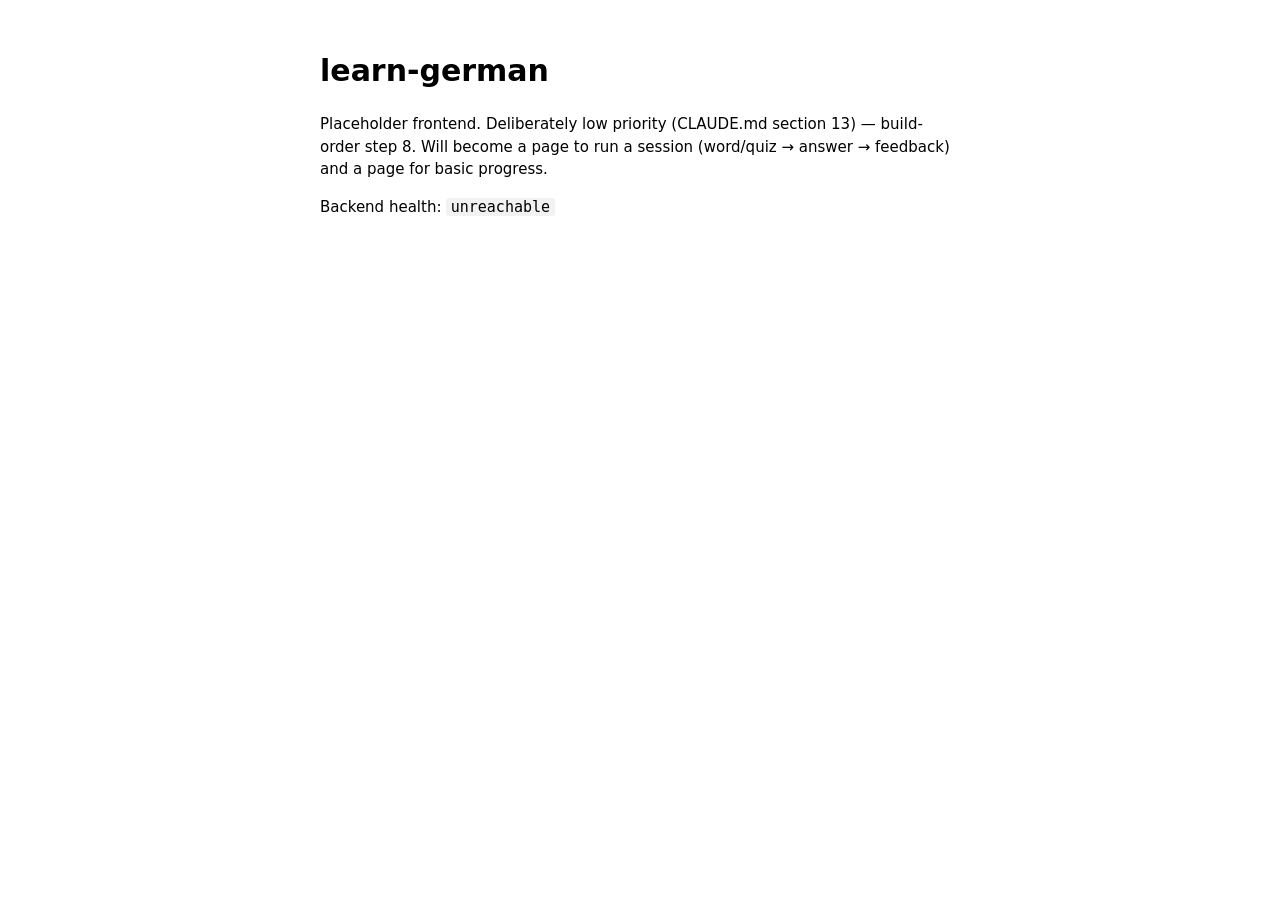
==== frontend/index.html @ dcad944b "chore: scaffold repo structure, tooling, CI, docker-compose Day-1 instructions (CLAUDE.md section 18" ====
<!doctype html>
<html lang="en">
<head>
  <meta charset="utf-8" />
  <meta name="viewport" content="width=device-width, initial-scale=1" />
  <title>learn-german</title>
  <style>
    body { font: 15px/1.5 system-ui, sans-serif; max-width: 40rem; margin: 3rem auto; padding: 0 1rem; }
    code { background: #f2f2f2; padding: 0 .3em; border-radius: 3px; }
  </style>
</head>
<body>
  <h1>learn-german</h1>
  <p>
    Placeholder frontend. Deliberately low priority (CLAUDE.md section 13) &mdash;
    build-order step 8. Will become a page to run a session
    (word/quiz &rarr; answer &rarr; feedback) and a page for basic progress.
  </p>
  <p>Backend health: <code id="health">checking&hellip;</code></p>
  <script>
    fetch("http://localhost:8000/health")
      .then((r) => r.json())
      .then((d) => { document.getElementById("health").textContent = d.status; })
      .catch(() => { document.getElementById("health").textContent = "unreachable"; });
  </script>
</body>
</html>
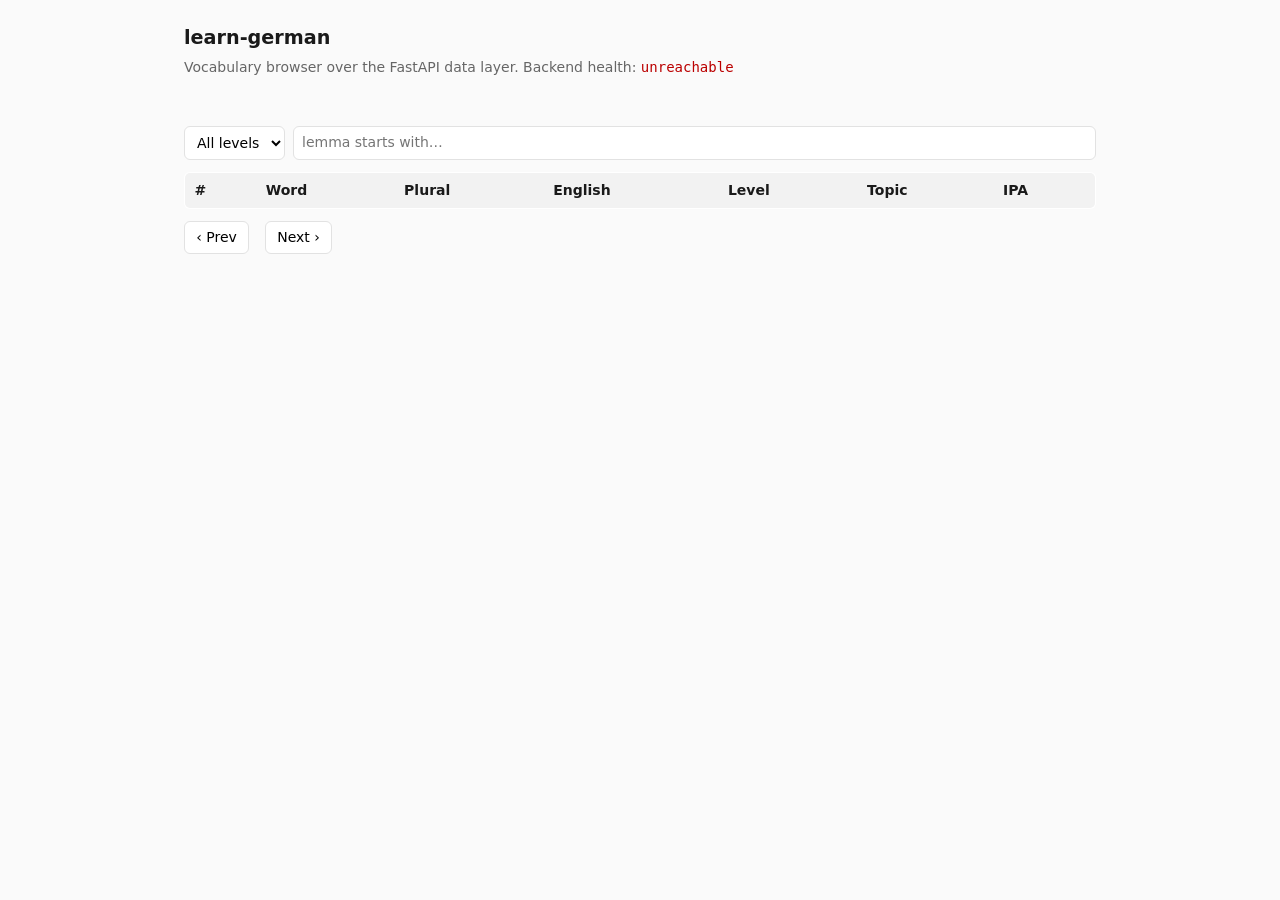
==== commit 8cf66642: "feat(frontend): vocab browser page + dev CORS on the API Toward build-order step 8/19 (minimal front" ====
--- a/frontend/index.html
+++ b/frontend/index.html
@@ -3,25 +3,141 @@
 <head>
   <meta charset="utf-8" />
   <meta name="viewport" content="width=device-width, initial-scale=1" />
-  <title>learn-german</title>
+  <title>learn-german — vocabulary</title>
   <style>
-    body { font: 15px/1.5 system-ui, sans-serif; max-width: 40rem; margin: 3rem auto; padding: 0 1rem; }
-    code { background: #f2f2f2; padding: 0 .3em; border-radius: 3px; }
+    :root { --fg: #1a1a1a; --dim: #666; --line: #e2e2e2; --accent: #2d6cdf; --bg: #fafafa; }
+    * { box-sizing: border-box; }
+    body { font: 14px/1.5 system-ui, sans-serif; color: var(--fg); background: var(--bg);
+           margin: 0; padding: 1.5rem; max-width: 60rem; margin: 0 auto; }
+    h1 { font-size: 1.2rem; margin: 0 0 .25rem; }
+    .sub { color: var(--dim); margin: 0 0 1rem; }
+    .stats { display: flex; gap: .5rem; flex-wrap: wrap; margin-bottom: 1rem; }
+    .stat { background: #fff; border: 1px solid var(--line); border-radius: 6px;
+            padding: .4rem .7rem; }
+    .stat b { font-size: 1.1rem; }
+    .chips { display: flex; gap: .35rem; flex-wrap: wrap; margin-bottom: 1rem; }
+    .chip { background: #fff; border: 1px solid var(--line); border-radius: 999px;
+            padding: .15rem .6rem; cursor: pointer; font-size: 12px; }
+    .chip.on { background: var(--accent); color: #fff; border-color: var(--accent); }
+    .filters { display: flex; gap: .5rem; flex-wrap: wrap; margin-bottom: .75rem; }
+    select, input { font: inherit; padding: .35rem .5rem; border: 1px solid var(--line);
+                    border-radius: 6px; background: #fff; }
+    input[type=search] { flex: 1; min-width: 10rem; }
+    table { width: 100%; border-collapse: collapse; background: #fff;
+            border: 1px solid var(--line); border-radius: 6px; overflow: hidden; }
+    th, td { text-align: left; padding: .45rem .6rem; border-bottom: 1px solid var(--line); }
+    th { background: #f2f2f2; font-weight: 600; }
+    tr:last-child td { border-bottom: 0; }
+    .rank { color: var(--dim); font-variant-numeric: tabular-nums; }
+    .art { color: var(--accent); }
+    .lvl { font-size: 11px; background: #eef; border-radius: 4px; padding: 0 .3rem; }
+    .pager { display: flex; gap: .5rem; align-items: center; margin-top: .75rem; }
+    button { font: inherit; padding: .3rem .7rem; border: 1px solid var(--line);
+             border-radius: 6px; background: #fff; cursor: pointer; }
+    button:disabled { opacity: .4; cursor: default; }
+    .err { color: #b00; }
   </style>
 </head>
 <body>
   <h1>learn-german</h1>
-  <p>
-    Placeholder frontend. Deliberately low priority (CLAUDE.md section 13) &mdash;
-    build-order step 8. Will become a page to run a session
-    (word/quiz &rarr; answer &rarr; feedback) and a page for basic progress.
+  <p class="sub">
+    Vocabulary browser over the FastAPI data layer. Backend health:
+    <code id="health">checking…</code>
   </p>
-  <p>Backend health: <code id="health">checking&hellip;</code></p>
+
+  <div class="stats" id="stats"></div>
+  <div class="chips" id="topics"></div>
+
+  <div class="filters">
+    <select id="cefr">
+      <option value="">All levels</option>
+      <option>A1</option><option>A2</option><option>B1</option><option>B2</option>
+    </select>
+    <input type="search" id="q" placeholder="lemma starts with…" />
+  </div>
+
+  <table>
+    <thead>
+      <tr><th>#</th><th>Word</th><th>Plural</th><th>English</th><th>Level</th><th>Topic</th><th>IPA</th></tr>
+    </thead>
+    <tbody id="rows"></tbody>
+  </table>
+
+  <div class="pager">
+    <button id="prev">‹ Prev</button>
+    <span id="range"></span>
+    <button id="next">Next ›</button>
+  </div>
+
   <script>
-    fetch("http://localhost:8000/health")
-      .then((r) => r.json())
-      .then((d) => { document.getElementById("health").textContent = d.status; })
-      .catch(() => { document.getElementById("health").textContent = "unreachable"; });
+    const API = new URLSearchParams(location.search).get("api") || "http://localhost:8000";
+    const LIMIT = 25;
+    let offset = 0, topic = "", total = 0;
+
+    const $ = (id) => document.getElementById(id);
+    const esc = (s) => (s ?? "").replace(/[&<>]/g, (c) => ({ "&": "&amp;", "<": "&lt;", ">": "&gt;" }[c]));
+
+    async function j(path) {
+      const r = await fetch(API + path);
+      if (!r.ok) throw new Error(path + " → " + r.status);
+      return r.json();
+    }
+
+    async function boot() {
+      try {
+        $("health").textContent = (await j("/health")).status;
+      } catch { $("health").textContent = "unreachable"; $("health").className = "err"; return; }
+
+      const t = await j("/topics");
+      $("topics").innerHTML =
+        `<span class="chip${topic ? "" : " on"}" data-t="">all topics</span>` +
+        t.map((x) => `<span class="chip" data-t="${esc(x.topic)}">${esc(x.topic)} · ${x.count}</span>`).join("");
+      $("topics").onclick = (e) => {
+        const c = e.target.closest(".chip"); if (!c) return;
+        topic = c.dataset.t; offset = 0;
+        [...$("topics").children].forEach((el) => el.classList.toggle("on", el.dataset.t === topic));
+        load();
+      };
+
+      const counts = {};
+      for (const lv of ["A1", "A2", "B1", "B2"]) counts[lv] = (await j("/words?cefr_level=" + lv + "&limit=1")).total;
+      const grand = (await j("/words?limit=1")).total;
+      $("stats").innerHTML =
+        `<div class="stat"><b>${grand}</b> words</div>` +
+        Object.entries(counts).map(([k, v]) => `<div class="stat">${k} <b>${v}</b></div>`).join("");
+
+      load();
+    }
+
+    async function load() {
+      const p = new URLSearchParams({ limit: LIMIT, offset });
+      if ($("cefr").value) p.set("cefr_level", $("cefr").value);
+      if (topic) p.set("topic", topic);
+      if ($("q").value.trim()) p.set("q", $("q").value.trim());
+      let data;
+      try { data = await j("/words?" + p); }
+      catch (e) { $("rows").innerHTML = `<tr><td colspan="7" class="err">${esc(e.message)}</td></tr>`; return; }
+      total = data.total;
+      $("rows").innerHTML = data.items.map((w) => `
+        <tr>
+          <td class="rank">${w.frequency_rank}</td>
+          <td>${w.article ? `<span class="art">${w.article}</span> ` : ""}<b>${esc(w.lemma)}</b></td>
+          <td>${esc(w.plural) || "—"}</td>
+          <td>${esc(w.translation_en)}</td>
+          <td><span class="lvl">${w.cefr_level}</span></td>
+          <td>${esc(w.topic) || "—"}</td>
+          <td>${esc(w.ipa_or_audio_ref) || "—"}</td>
+        </tr>`).join("") || `<tr><td colspan="7">no matches</td></tr>`;
+      $("range").textContent = total ? `${offset + 1}–${Math.min(offset + LIMIT, total)} of ${total}` : "0";
+      $("prev").disabled = offset === 0;
+      $("next").disabled = offset + LIMIT >= total;
+    }
+
+    $("cefr").onchange = () => { offset = 0; load(); };
+    $("q").oninput = () => { offset = 0; load(); };
+    $("prev").onclick = () => { offset = Math.max(0, offset - LIMIT); load(); };
+    $("next").onclick = () => { offset += LIMIT; load(); };
+    boot();
   </script>
 </body>
 </html>
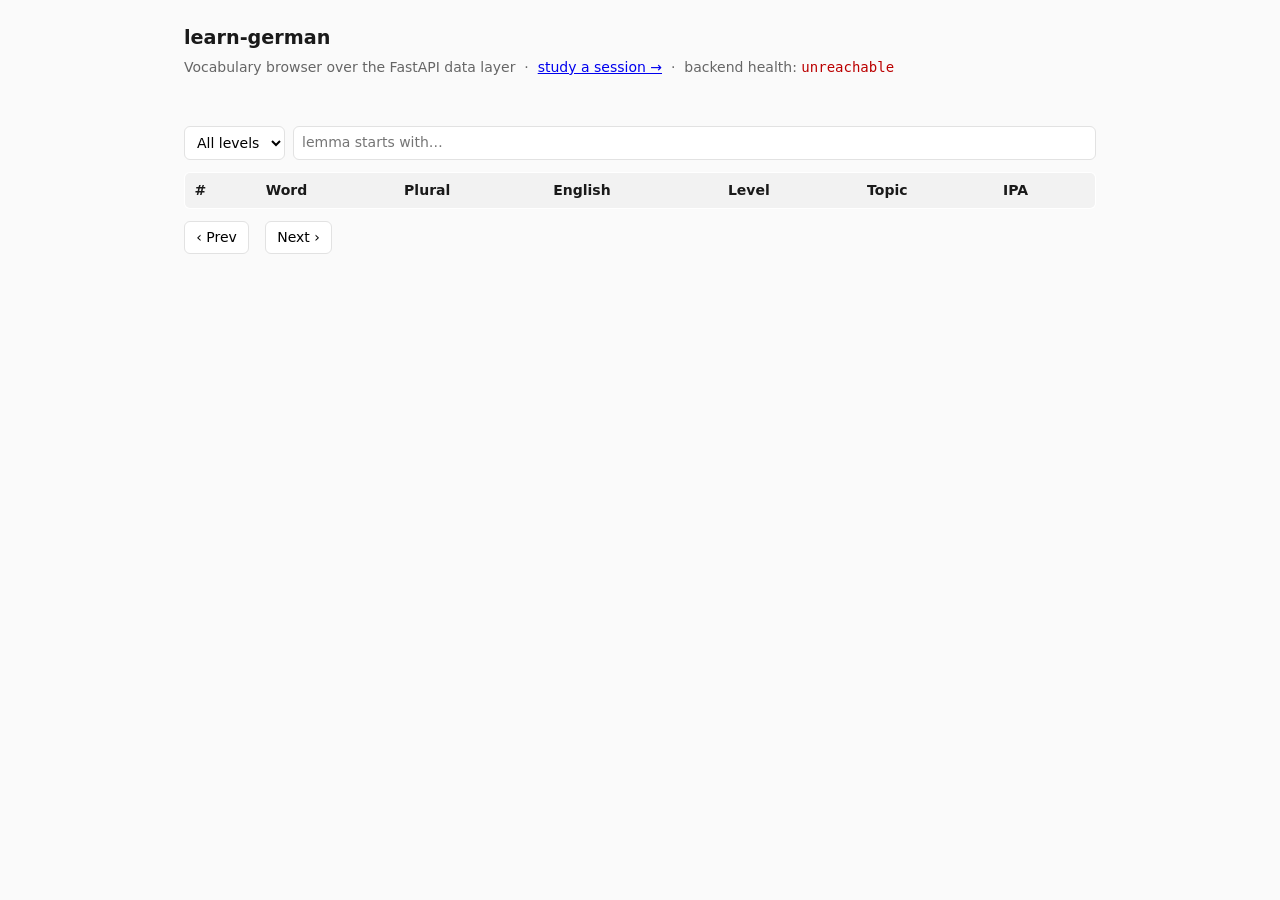
==== commit 4f1abcb6: "feat(frontend): study-a-session + progress pages, study API endpoints (LG-19) Build-order step 8 (CL" ====
--- a/frontend/index.html
+++ b/frontend/index.html
@@ -41,8 +41,9 @@
 <body>
   <h1>learn-german</h1>
   <p class="sub">
-    Vocabulary browser over the FastAPI data layer. Backend health:
-    <code id="health">checking…</code>
+    Vocabulary browser over the FastAPI data layer &nbsp;·&nbsp;
+    <a id="studylink" href="study.html">study a session →</a> &nbsp;·&nbsp;
+    backend health: <code id="health">checking…</code>
   </p>
 
   <div class="stats" id="stats"></div>
@@ -71,6 +72,7 @@
 
   <script>
     const API = new URLSearchParams(location.search).get("api") || "http://localhost:8000";
+    document.getElementById("studylink").href = "study.html?api=" + encodeURIComponent(API);
     const LIMIT = 25;
     let offset = 0, topic = "", total = 0;
 
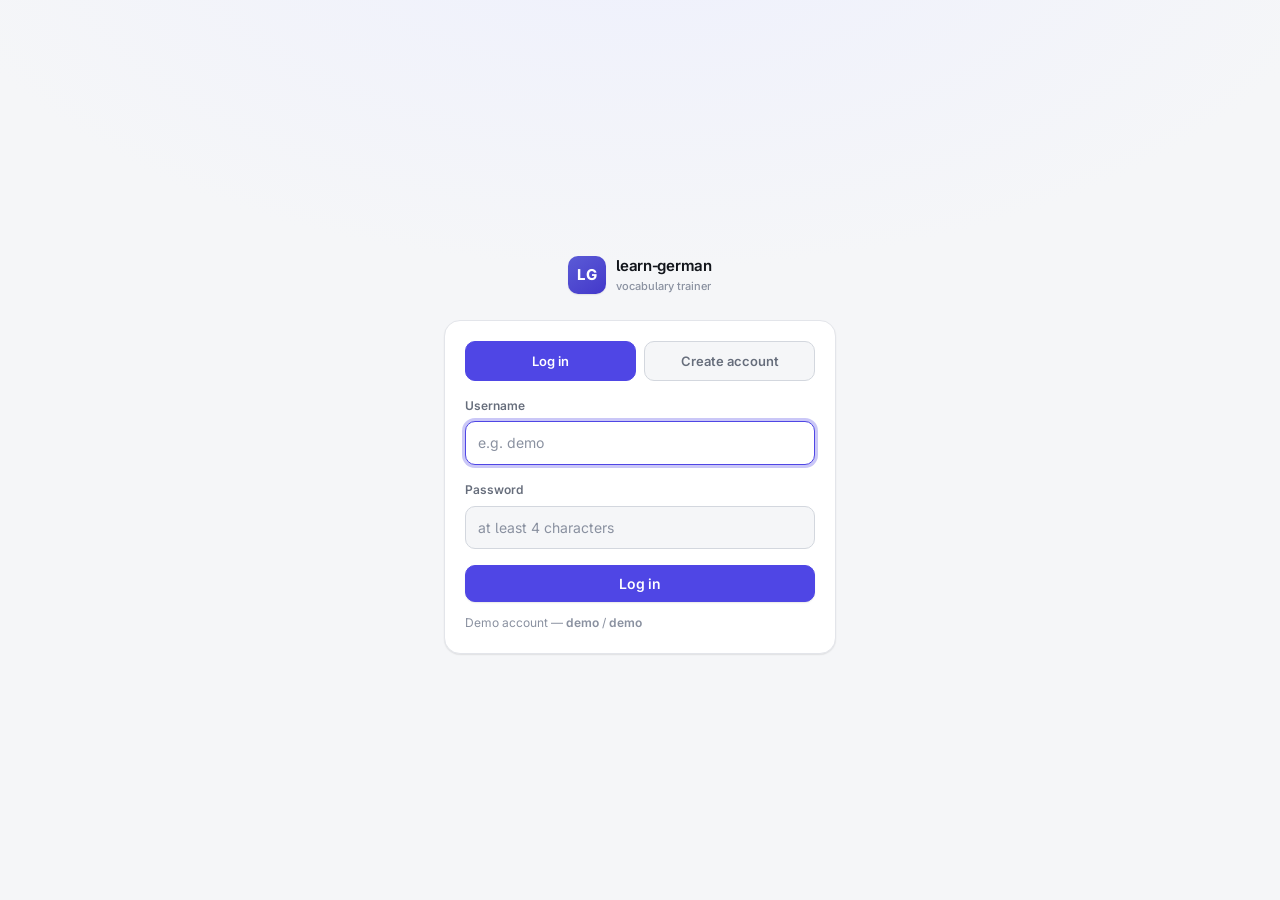
==== commit c119e67c: "feat(frontend): single-page app — shell, router, six views, design system Rebuilt frontend/ as index" ====
--- a/frontend/index.html
+++ b/frontend/index.html
@@ -2,144 +2,38 @@
 <html lang="en">
 <head>
   <meta charset="utf-8" />
-  <meta name="viewport" content="width=device-width, initial-scale=1" />
-  <title>learn-german — vocabulary</title>
+  <meta name="viewport" content="width=device-width, initial-scale=1, maximum-scale=1, viewport-fit=cover" />
+  <meta name="color-scheme" content="light dark" />
+  <meta name="theme-color" content="#f5f6f8" media="(prefers-color-scheme: light)" />
+  <meta name="theme-color" content="#0b0d11" media="(prefers-color-scheme: dark)" />
+  <meta name="description" content="learn-german — an adaptive spaced-repetition vocabulary trainer." />
+  <title>learn-german</title>
+
+  <link rel="preconnect" href="https://fonts.googleapis.com" />
+  <link rel="preconnect" href="https://fonts.gstatic.com" crossorigin />
+  <link rel="stylesheet" href="app.css" />
+  <link rel="icon" href="data:image/svg+xml,%3Csvg xmlns='http://www.w3.org/2000/svg' viewBox='0 0 32 32'%3E%3Crect width='32' height='32' rx='8' fill='%234f46e5'/%3E%3Ctext x='16' y='23' font-size='15' font-family='system-ui,sans-serif' font-weight='700' fill='white' text-anchor='middle'%3ELG%3C/text%3E%3C/svg%3E" />
+
   <style>
-    :root { --fg: #1a1a1a; --dim: #666; --line: #e2e2e2; --accent: #2d6cdf; --bg: #fafafa; }
-    * { box-sizing: border-box; }
-    body { font: 14px/1.5 system-ui, sans-serif; color: var(--fg); background: var(--bg);
-           margin: 0; padding: 1.5rem; max-width: 60rem; margin: 0 auto; }
-    h1 { font-size: 1.2rem; margin: 0 0 .25rem; }
-    .sub { color: var(--dim); margin: 0 0 1rem; }
-    .stats { display: flex; gap: .5rem; flex-wrap: wrap; margin-bottom: 1rem; }
-    .stat { background: #fff; border: 1px solid var(--line); border-radius: 6px;
-            padding: .4rem .7rem; }
-    .stat b { font-size: 1.1rem; }
-    .chips { display: flex; gap: .35rem; flex-wrap: wrap; margin-bottom: 1rem; }
-    .chip { background: #fff; border: 1px solid var(--line); border-radius: 999px;
-            padding: .15rem .6rem; cursor: pointer; font-size: 12px; }
-    .chip.on { background: var(--accent); color: #fff; border-color: var(--accent); }
-    .filters { display: flex; gap: .5rem; flex-wrap: wrap; margin-bottom: .75rem; }
-    select, input { font: inherit; padding: .35rem .5rem; border: 1px solid var(--line);
-                    border-radius: 6px; background: #fff; }
-    input[type=search] { flex: 1; min-width: 10rem; }
-    table { width: 100%; border-collapse: collapse; background: #fff;
-            border: 1px solid var(--line); border-radius: 6px; overflow: hidden; }
-    th, td { text-align: left; padding: .45rem .6rem; border-bottom: 1px solid var(--line); }
-    th { background: #f2f2f2; font-weight: 600; }
-    tr:last-child td { border-bottom: 0; }
-    .rank { color: var(--dim); font-variant-numeric: tabular-nums; }
-    .art { color: var(--accent); }
-    .lvl { font-size: 11px; background: #eef; border-radius: 4px; padding: 0 .3rem; }
-    .pager { display: flex; gap: .5rem; align-items: center; margin-top: .75rem; }
-    button { font: inherit; padding: .3rem .7rem; border: 1px solid var(--line);
-             border-radius: 6px; background: #fff; cursor: pointer; }
-    button:disabled { opacity: .4; cursor: default; }
-    .err { color: #b00; }
+    /* first-paint boot state — before app.js swaps the body */
+    .boot { min-height:100dvh; display:grid; place-items:center; gap:14px; }
+    .boot .logo {
+      width:44px; height:44px; border-radius:13px; display:grid; place-items:center;
+      color:#fff; font:700 16px/1 system-ui,sans-serif; letter-spacing:.02em;
+      background:linear-gradient(145deg,#5b5bd6,#4338ca);
+      animation:boot-pulse 1.4s ease-in-out infinite;
+    }
+    @keyframes boot-pulse { 0%,100% { opacity:.55; transform:scale(.96); } 50% { opacity:1; transform:scale(1); } }
+    .boot p { color:#8a91a0; font:500 13px/1 system-ui,sans-serif; }
+    @media (prefers-reduced-motion: reduce) { .boot .logo { animation:none; } }
   </style>
 </head>
 <body>
-  <h1>learn-german</h1>
-  <p class="sub">
-    Vocabulary browser over the FastAPI data layer &nbsp;·&nbsp;
-    <a id="studylink" href="study.html">study a session →</a> &nbsp;·&nbsp;
-    backend health: <code id="health">checking…</code>
-  </p>
-
-  <div class="stats" id="stats"></div>
-  <div class="chips" id="topics"></div>
-
-  <div class="filters">
-    <select id="cefr">
-      <option value="">All levels</option>
-      <option>A1</option><option>A2</option><option>B1</option><option>B2</option>
-    </select>
-    <input type="search" id="q" placeholder="lemma starts with…" />
+  <div class="boot">
+    <div class="logo">LG</div>
+    <p>learn-german</p>
   </div>
-
-  <table>
-    <thead>
-      <tr><th>#</th><th>Word</th><th>Plural</th><th>English</th><th>Level</th><th>Topic</th><th>IPA</th></tr>
-    </thead>
-    <tbody id="rows"></tbody>
-  </table>
-
-  <div class="pager">
-    <button id="prev">‹ Prev</button>
-    <span id="range"></span>
-    <button id="next">Next ›</button>
-  </div>
-
-  <script>
-    const API = new URLSearchParams(location.search).get("api") || "http://localhost:8000";
-    document.getElementById("studylink").href = "study.html?api=" + encodeURIComponent(API);
-    const LIMIT = 25;
-    let offset = 0, topic = "", total = 0;
-
-    const $ = (id) => document.getElementById(id);
-    const esc = (s) => (s ?? "").replace(/[&<>]/g, (c) => ({ "&": "&amp;", "<": "&lt;", ">": "&gt;" }[c]));
-
-    async function j(path) {
-      const r = await fetch(API + path);
-      if (!r.ok) throw new Error(path + " → " + r.status);
-      return r.json();
-    }
-
-    async function boot() {
-      try {
-        $("health").textContent = (await j("/health")).status;
-      } catch { $("health").textContent = "unreachable"; $("health").className = "err"; return; }
-
-      const t = await j("/topics");
-      $("topics").innerHTML =
-        `<span class="chip${topic ? "" : " on"}" data-t="">all topics</span>` +
-        t.map((x) => `<span class="chip" data-t="${esc(x.topic)}">${esc(x.topic)} · ${x.count}</span>`).join("");
-      $("topics").onclick = (e) => {
-        const c = e.target.closest(".chip"); if (!c) return;
-        topic = c.dataset.t; offset = 0;
-        [...$("topics").children].forEach((el) => el.classList.toggle("on", el.dataset.t === topic));
-        load();
-      };
-
-      const counts = {};
-      for (const lv of ["A1", "A2", "B1", "B2"]) counts[lv] = (await j("/words?cefr_level=" + lv + "&limit=1")).total;
-      const grand = (await j("/words?limit=1")).total;
-      $("stats").innerHTML =
-        `<div class="stat"><b>${grand}</b> words</div>` +
-        Object.entries(counts).map(([k, v]) => `<div class="stat">${k} <b>${v}</b></div>`).join("");
-
-      load();
-    }
-
-    async function load() {
-      const p = new URLSearchParams({ limit: LIMIT, offset });
-      if ($("cefr").value) p.set("cefr_level", $("cefr").value);
-      if (topic) p.set("topic", topic);
-      if ($("q").value.trim()) p.set("q", $("q").value.trim());
-      let data;
-      try { data = await j("/words?" + p); }
-      catch (e) { $("rows").innerHTML = `<tr><td colspan="7" class="err">${esc(e.message)}</td></tr>`; return; }
-      total = data.total;
-      $("rows").innerHTML = data.items.map((w) => `
-        <tr>
-          <td class="rank">${w.frequency_rank}</td>
-          <td>${w.article ? `<span class="art">${w.article}</span> ` : ""}<b>${esc(w.lemma)}</b></td>
-          <td>${esc(w.plural) || "—"}</td>
-          <td>${esc(w.translation_en)}</td>
-          <td><span class="lvl">${w.cefr_level}</span></td>
-          <td>${esc(w.topic) || "—"}</td>
-          <td>${esc(w.ipa_or_audio_ref) || "—"}</td>
-        </tr>`).join("") || `<tr><td colspan="7">no matches</td></tr>`;
-      $("range").textContent = total ? `${offset + 1}–${Math.min(offset + LIMIT, total)} of ${total}` : "0";
-      $("prev").disabled = offset === 0;
-      $("next").disabled = offset + LIMIT >= total;
-    }
-
-    $("cefr").onchange = () => { offset = 0; load(); };
-    $("q").oninput = () => { offset = 0; load(); };
-    $("prev").onclick = () => { offset = Math.max(0, offset - LIMIT); load(); };
-    $("next").onclick = () => { offset += LIMIT; load(); };
-    boot();
-  </script>
+  <noscript><p style="text-align:center;font:14px system-ui;padding:2rem">This app needs JavaScript enabled.</p></noscript>
+  <script src="app.js"></script>
 </body>
 </html>
--- a/frontend/app.css
+++ b/frontend/app.css
@@ -0,0 +1,533 @@
+/* ============================================================================
+   learn-german — application UI
+   A small, deliberate design system. No build step, no framework.
+   ─ tokens ─ base ─ shell ─ components ─ motion ─ utilities ─ views ─ responsive
+   ========================================================================== */
+
+@import url("https://fonts.googleapis.com/css2?family=Inter:opsz,wght@14..32,400..700&display=swap");
+
+/* ── tokens ──────────────────────────────────────────────────────────────── */
+:root {
+  color-scheme: light;
+
+  /* neutral ramp */
+  --n0:#ffffff;  --n25:#fbfcfd; --n50:#f5f6f8; --n100:#eceef2; --n150:#e3e5ea;
+  --n200:#d3d7de; --n300:#b7bcc6; --n400:#8a91a0; --n500:#666d7b; --n600:#4a505c;
+  --n700:#343943; --n800:#1f232b; --n900:#12151b;
+
+  /* accent ramp (indigo) */
+  --a50:#eef0fd; --a100:#dfe1fb; --a200:#c3c6f7; --a300:#9ea3f0; --a400:#7a7ee8;
+  --a500:#5b5bd6; --a600:#4f46e5; --a700:#4338ca; --a800:#372f9e;
+
+  /* status */
+  --ok:#0f7a3d; --ok-bg:#e8f6ec; --warn:#a65a12; --warn-bg:#fcf1e0;
+  --bad:#c0362c; --bad-bg:#fdecea;
+
+  /* semantic surfaces / text */
+  --bg:var(--n50); --bg-2:var(--n25);
+  --panel:var(--n0); --panel-2:var(--n50); --panel-3:var(--n100);
+  --fg:var(--n900); --fg-2:var(--n600); --fg-3:var(--n500); --fg-4:var(--n400);
+  --line:var(--n150); --line-2:var(--n200); --line-strong:var(--n300);
+  --accent:var(--a600); --accent-hi:var(--a500); --accent-bg:var(--a50);
+  --on-accent:#ffffff;
+  --ring:0 0 0 3px color-mix(in srgb, var(--accent) 30%, transparent);
+
+  /* elevation */
+  --e1:0 1px 2px rgba(15,18,25,.05), 0 1px 1px rgba(15,18,25,.04);
+  --e2:0 4px 12px rgba(15,18,25,.06), 0 2px 4px rgba(15,18,25,.04);
+  --e3:0 12px 32px rgba(15,18,25,.10), 0 4px 10px rgba(15,18,25,.05);
+  --e4:0 28px 64px rgba(15,18,25,.18), 0 8px 24px rgba(15,18,25,.10);
+
+  /* type — fluid, Inter */
+  --font:"Inter","Inter var",-apple-system,BlinkMacSystemFont,"Segoe UI",Roboto,system-ui,sans-serif;
+  --fs-11:.6875rem; --fs-12:.75rem; --fs-13:.8125rem; --fs-14:.875rem; --fs-15:.9375rem;
+  --fs-16:1rem; --fs-18:clamp(1.05rem,.98rem + .35vw,1.2rem);
+  --fs-22:clamp(1.3rem,1.15rem + .7vw,1.6rem);
+  --fs-28:clamp(1.6rem,1.35rem + 1.2vw,2.1rem);
+  --fs-40:clamp(2rem,1.5rem + 2.4vw,3rem);
+
+  /* spacing (4pt) */
+  --s1:4px; --s2:8px; --s3:12px; --s4:16px; --s5:20px; --s6:24px; --s7:32px; --s8:40px; --s9:56px;
+
+  /* radius */
+  --r1:8px; --r2:12px; --r3:16px; --r4:22px; --r-pill:999px;
+
+  /* motion */
+  --dur-1:.12s; --dur-2:.2s; --dur-3:.32s; --dur-4:.5s;
+  --ease:cubic-bezier(.2,.7,.3,1); --ease-out:cubic-bezier(.16,1,.3,1);
+  --ease-spring:cubic-bezier(.34,1.56,.64,1);
+
+  --nav-w:244px;
+}
+
+@media (prefers-color-scheme: dark) {
+  :root:not([data-theme="light"]) { color-scheme: dark; }
+  :root:not([data-theme="light"]) {
+    --bg:#0b0d11; --bg-2:#0e1116;
+    --panel:#14171d; --panel-2:#191d24; --panel-3:#20242c;
+    --fg:#edeff3; --fg-2:#a9afba; --fg-3:#868d99; --fg-4:#5f6673;
+    --line:#242932; --line-2:#2f3540; --line-strong:#3c434f;
+    --accent:#7c78f0; --accent-hi:#928ef5; --accent-bg:#1c1b31; --on-accent:#ffffff;
+    --ok:#4ade80; --ok-bg:#12271b; --warn:#fbbf24; --warn-bg:#2a2011; --bad:#f87171; --bad-bg:#2b1616;
+    --e1:0 1px 2px rgba(0,0,0,.5);
+    --e2:0 6px 18px rgba(0,0,0,.45), 0 2px 6px rgba(0,0,0,.35);
+    --e3:0 16px 40px rgba(0,0,0,.55), 0 6px 16px rgba(0,0,0,.4);
+    --e4:0 32px 72px rgba(0,0,0,.65), 0 10px 28px rgba(0,0,0,.5);
+    --ring:0 0 0 3px color-mix(in srgb, var(--accent) 40%, transparent);
+  }
+}
+:root[data-theme="dark"] {
+  color-scheme: dark;
+  --bg:#0b0d11; --bg-2:#0e1116;
+  --panel:#14171d; --panel-2:#191d24; --panel-3:#20242c;
+  --fg:#edeff3; --fg-2:#a9afba; --fg-3:#868d99; --fg-4:#5f6673;
+  --line:#242932; --line-2:#2f3540; --line-strong:#3c434f;
+  --accent:#7c78f0; --accent-hi:#928ef5; --accent-bg:#1c1b31; --on-accent:#ffffff;
+  --ok:#4ade80; --ok-bg:#12271b; --warn:#fbbf24; --warn-bg:#2a2011; --bad:#f87171; --bad-bg:#2b1616;
+  --e1:0 1px 2px rgba(0,0,0,.5);
+  --e2:0 6px 18px rgba(0,0,0,.45), 0 2px 6px rgba(0,0,0,.35);
+  --e3:0 16px 40px rgba(0,0,0,.55), 0 6px 16px rgba(0,0,0,.4);
+  --e4:0 32px 72px rgba(0,0,0,.65), 0 10px 28px rgba(0,0,0,.5);
+  --ring:0 0 0 3px color-mix(in srgb, var(--accent) 40%, transparent);
+}
+
+/* ── base ────────────────────────────────────────────────────────────────── */
+*,*::before,*::after { box-sizing:border-box; }
+html,body { height:100%; margin:0; }
+body {
+  font-family:var(--font); font-size:var(--fs-15); line-height:1.55; color:var(--fg);
+  background:var(--bg); overflow:hidden;
+  -webkit-font-smoothing:antialiased; text-rendering:optimizeLegibility;
+  font-feature-settings:"cv05" 1,"cv08" 1,"ss03" 1; font-optical-sizing:auto;
+}
+h1,h2,h3,h4 { margin:0; font-weight:640; letter-spacing:-.014em; color:var(--fg); }
+h2 { font-size:var(--fs-22); letter-spacing:-.02em; }
+p { margin:0; }
+a { color:var(--accent); text-decoration:none; transition:color var(--dur-1); }
+a:hover { color:var(--accent-hi); }
+b,strong { font-weight:620; }
+small { font-size:var(--fs-12); }
+button { font-family:inherit; }
+::selection { background:color-mix(in srgb,var(--accent) 24%,transparent); }
+:focus-visible { outline:none; box-shadow:var(--ring); border-radius:6px; }
+
+/* scrollbars */
+* { scrollbar-width:thin; scrollbar-color:var(--line-strong) transparent; }
+*::-webkit-scrollbar { width:10px; height:10px; }
+*::-webkit-scrollbar-thumb { background:var(--line-strong); border-radius:var(--r-pill); border:3px solid transparent; background-clip:content-box; }
+*::-webkit-scrollbar-thumb:hover { background:var(--fg-4); background-clip:content-box; }
+
+@media (prefers-reduced-motion: reduce) {
+  *,*::before,*::after { animation-duration:.001ms !important; animation-iteration-count:1 !important; transition-duration:.001ms !important; }
+}
+
+/* ── shell ───────────────────────────────────────────────────────────────── */
+.app { display:grid; grid-template-columns:var(--nav-w) 1fr; height:100dvh; background:var(--bg); }
+
+.sidebar {
+  display:flex; flex-direction:column; gap:var(--s1); padding:var(--s5) var(--s3);
+  background:var(--panel); border-right:1px solid var(--line); min-width:0;
+}
+.brand { display:flex; align-items:center; gap:10px; padding:var(--s2) var(--s2) var(--s4); }
+.brand .logo {
+  width:32px; height:32px; flex:none; border-radius:10px; display:grid; place-items:center;
+  color:#fff; font-weight:750; font-size:13px; letter-spacing:.02em;
+  background:linear-gradient(145deg,var(--a500),var(--a700)); box-shadow:var(--e1);
+}
+.brand b { font-size:var(--fs-15); letter-spacing:-.02em; }
+.brand small { display:block; color:var(--fg-4); font-size:var(--fs-11); font-weight:500; letter-spacing:0; margin-top:1px; }
+
+.nav { display:flex; flex-direction:column; gap:2px; }
+.nav a {
+  position:relative; display:flex; align-items:center; gap:11px;
+  padding:9px 11px; border-radius:10px; color:var(--fg-3); font-weight:530;
+  transition:background var(--dur-1), color var(--dur-1);
+}
+.nav a svg { width:18px; height:18px; flex:none; opacity:.9; }
+.nav a:hover { background:var(--panel-2); color:var(--fg); }
+.nav a.on { background:var(--accent-bg); color:var(--accent); font-weight:600; }
+.nav a.on::before {
+  content:""; position:absolute; left:-11px; top:9px; bottom:9px; width:3px;
+  border-radius:0 3px 3px 0; background:var(--accent);
+}
+.sidebar .spacer { flex:1; }
+
+.usercard {
+  display:flex; align-items:center; gap:10px; padding:9px 10px; border-radius:12px;
+  border:1px solid var(--line); background:var(--panel-2); cursor:pointer;
+  transition:border-color var(--dur-1), background var(--dur-1);
+}
+.usercard:hover { border-color:var(--line-strong); background:var(--panel-3); }
+.avatar {
+  width:28px; height:28px; flex:none; border-radius:50%; display:grid; place-items:center;
+  background:linear-gradient(145deg,var(--accent),var(--accent-hi)); color:var(--on-accent);
+  font-weight:680; font-size:var(--fs-12); text-transform:uppercase;
+}
+.usercard .who { min-width:0; }
+.usercard .who b { display:block; font-size:var(--fs-13); white-space:nowrap; overflow:hidden; text-overflow:ellipsis; }
+.usercard .who span { font-size:var(--fs-11); color:var(--fg-4); text-transform:capitalize; }
+
+.main { min-width:0; overflow-y:auto; scrollbar-gutter:stable; background:var(--bg); }
+.topbar {
+  position:sticky; top:0; z-index:10; display:flex; align-items:center; gap:var(--s3);
+  padding:var(--s4) var(--s7); min-height:60px;
+  background:color-mix(in srgb,var(--bg) 78%,transparent);
+  backdrop-filter:saturate(180%) blur(12px); -webkit-backdrop-filter:saturate(180%) blur(12px);
+  border-bottom:1px solid transparent; transition:border-color var(--dur-2);
+}
+.main.scrolled .topbar { border-bottom-color:var(--line); }
+.topbar h1 { font-size:var(--fs-16); font-weight:620; letter-spacing:-.01em; }
+.topbar .sp { flex:1; }
+
+.view { max-width:940px; margin:0 auto; padding:var(--s6) var(--s7) var(--s9); }
+.view.narrow { max-width:580px; }
+.view > * { animation:rise var(--dur-3) var(--ease-out) both; }
+.view > *:nth-child(2) { animation-delay:.03s; }
+.view > *:nth-child(3) { animation-delay:.06s; }
+.view > *:nth-child(4) { animation-delay:.09s; }
+.view > *:nth-child(5) { animation-delay:.12s; }
+.view > *:nth-child(n+6) { animation-delay:.15s; }
+
+/* ── components ──────────────────────────────────────────────────────────── */
+.btn {
+  --b:var(--accent);
+  display:inline-flex; align-items:center; justify-content:center; gap:7px;
+  font-size:var(--fs-14); font-weight:580; letter-spacing:-.005em;
+  padding:9px 16px; border:1px solid var(--b); border-radius:10px;
+  background:var(--b); color:var(--on-accent); cursor:pointer; white-space:nowrap;
+  transition:transform var(--dur-1) var(--ease), filter var(--dur-1), box-shadow var(--dur-1), background var(--dur-1), border-color var(--dur-1);
+  box-shadow:var(--e1);
+}
+.btn:hover:not(:disabled) { filter:brightness(1.07); box-shadow:var(--e2); }
+.btn:active:not(:disabled) { transform:translateY(1px) scale(.995); box-shadow:var(--e1); }
+.btn:disabled { opacity:.5; cursor:not-allowed; box-shadow:none; }
+.btn.ghost { background:var(--panel); color:var(--fg); border-color:var(--line-2); box-shadow:var(--e1); }
+.btn.ghost:hover:not(:disabled) { background:var(--panel-2); filter:none; border-color:var(--line-strong); }
+.btn.danger { --b:var(--bad); }
+.btn.subtle { background:transparent; color:var(--fg-2); border-color:transparent; box-shadow:none; }
+.btn.subtle:hover:not(:disabled) { background:var(--panel-2); color:var(--fg); filter:none; }
+.btn.sm { font-size:var(--fs-13); padding:6px 11px; border-radius:8px; }
+.btn.lg { font-size:var(--fs-15); padding:12px 20px; border-radius:12px; }
+.btn.block { width:100%; }
+.btn.is-loading { color:transparent !important; pointer-events:none; position:relative; }
+.btn.is-loading::after {
+  content:""; position:absolute; width:15px; height:15px; border-radius:50%;
+  border:2px solid color-mix(in srgb,var(--on-accent) 40%,transparent); border-top-color:var(--on-accent);
+  animation:spin .6s linear infinite;
+}
+.btn.ghost.is-loading::after { border-color:color-mix(in srgb,var(--fg) 25%,transparent); border-top-color:var(--fg); }
+
+.icon-btn {
+  width:34px; height:34px; flex:none; display:grid; place-items:center; border-radius:9px;
+  border:1px solid var(--line-2); background:var(--panel); color:var(--fg-3); cursor:pointer;
+  transition:color var(--dur-1), background var(--dur-1), border-color var(--dur-1);
+}
+.icon-btn:hover { color:var(--fg); background:var(--panel-2); border-color:var(--line-strong); }
+.icon-btn svg { width:17px; height:17px; }
+
+.card {
+  background:var(--panel); border:1px solid var(--line); border-radius:var(--r3);
+  box-shadow:var(--e1); padding:var(--s5);
+}
+.card + .card { margin-top:var(--s4); }
+.card-h { display:flex; align-items:center; gap:10px; margin-bottom:var(--s4); }
+.card-h h3 { font-size:var(--fs-12); font-weight:640; text-transform:uppercase; letter-spacing:.07em; color:var(--fg-3); }
+.card-h .sp { flex:1; }
+.card-h a { font-size:var(--fs-12); font-weight:560; }
+
+.field { display:block; margin-bottom:var(--s4); }
+.field > span { display:block; font-size:var(--fs-12); font-weight:580; color:var(--fg-3); margin-bottom:6px; letter-spacing:-.005em; }
+.input, .select {
+  width:100%; font:inherit; font-size:var(--fs-14); color:var(--fg);
+  padding:10px 12px; border:1px solid var(--line-2); border-radius:10px;
+  background:var(--panel-2); transition:border-color var(--dur-1), background var(--dur-1), box-shadow var(--dur-1);
+  appearance:none;
+}
+.select {
+  background-image:url("data:image/svg+xml,%3Csvg xmlns='http://www.w3.org/2000/svg' width='12' height='12' viewBox='0 0 24 24' fill='none' stroke='%23888' stroke-width='2.5' stroke-linecap='round'%3E%3Cpath d='M6 9l6 6 6-6'/%3E%3C/svg%3E");
+  background-repeat:no-repeat; background-position:right 12px center; padding-right:34px;
+}
+.input:focus, .select:focus { outline:none; border-color:var(--accent); background:var(--panel); box-shadow:var(--ring); }
+.input::placeholder { color:var(--fg-4); }
+
+.row { display:grid; grid-template-columns:1fr 1fr; gap:var(--s3); }
+.grid3 { display:grid; grid-template-columns:repeat(3,1fr); gap:var(--s3); }
+
+.chips { display:flex; gap:7px; flex-wrap:wrap; }
+.chip {
+  font:inherit; font-size:var(--fs-13); font-weight:530; padding:5px 12px; border-radius:var(--r-pill);
+  border:1px solid var(--line-2); background:var(--panel); color:var(--fg-3); cursor:pointer;
+  transition:color var(--dur-1), background var(--dur-1), border-color var(--dur-1), transform var(--dur-1);
+}
+.chip:hover { color:var(--fg); border-color:var(--line-strong); }
+.chip.on { background:var(--accent); border-color:var(--accent); color:var(--on-accent); }
+
+.badge {
+  display:inline-block; font-size:var(--fs-11); font-weight:720; letter-spacing:.04em; line-height:1.5;
+  padding:1px 6px; border-radius:6px; background:var(--accent-bg); color:var(--accent); text-transform:uppercase;
+}
+.badge.topic { background:var(--panel-3); color:var(--fg-3); }
+
+.stat { background:var(--panel-2); border:1px solid var(--line); border-radius:var(--r2); padding:13px 14px; text-align:center; }
+.stat b { display:block; font-size:var(--fs-22); font-weight:660; letter-spacing:-.03em; line-height:1.05; font-variant-numeric:tabular-nums; }
+.stat span { font-size:var(--fs-11); color:var(--fg-4); text-transform:uppercase; letter-spacing:.05em; font-weight:560; }
+.stat small { display:block; font-size:var(--fs-12); color:var(--fg-4); margin-top:2px; }
+
+.skeleton {
+  border-radius:10px; background:
+    linear-gradient(90deg, var(--panel-2) 0%, var(--panel-3) 20%, var(--panel-2) 40%);
+  background-size:200% 100%; animation:shimmer 1.4s ease-in-out infinite;
+}
+
+.empty { text-align:center; color:var(--fg-4); padding:var(--s8) var(--s4); }
+.empty svg { width:34px; height:34px; opacity:.45; margin-bottom:var(--s2); }
+
+.seg { display:inline-flex; background:var(--panel-2); border:1px solid var(--line); border-radius:var(--r-pill); padding:3px; }
+.seg button {
+  border:0; background:transparent; color:var(--fg-3); font:inherit; font-size:var(--fs-13); font-weight:580;
+  padding:6px 14px; border-radius:var(--r-pill); cursor:pointer; transition:color var(--dur-1), background var(--dur-1);
+}
+.seg button.on { background:var(--accent); color:var(--on-accent); box-shadow:var(--e1); }
+
+.bar { position:relative; height:7px; border-radius:var(--r-pill); background:var(--line); overflow:hidden; }
+.bar > i { position:absolute; inset:0 auto 0 0; border-radius:var(--r-pill); transition:width var(--dur-3) var(--ease-out); }
+.bar .seen { background:color-mix(in srgb,var(--accent) 32%,transparent); }
+.bar .known { background:var(--accent); }
+
+/* progress ring — drive with style="--p:73" (percent) and optionally --rc:var(--ok) */
+.ring {
+  --rc:var(--accent);
+  width:8.5rem; height:8.5rem; border-radius:50%; margin:var(--s1) auto var(--s4);
+  display:grid; place-items:center;
+  background:conic-gradient(var(--rc) calc(var(--p,0) * 1%), var(--line) 0);
+  animation:ring-in var(--dur-4) var(--ease-out) both;
+}
+.ring > span {
+  width:6.7rem; height:6.7rem; border-radius:50%; background:var(--panel);
+  display:grid; place-items:center; font-size:var(--fs-22); font-weight:700; font-variant-numeric:tabular-nums;
+}
+
+/* toasts */
+.toast-wrap { position:fixed; top:16px; right:16px; z-index:100; display:flex; flex-direction:column; gap:8px; }
+.toast {
+  display:flex; align-items:center; gap:9px; max-width:340px;
+  background:var(--panel); border:1px solid var(--line-2); border-left:3px solid var(--accent);
+  border-radius:11px; box-shadow:var(--e3); padding:11px 14px; font-size:var(--fs-13);
+  animation:toast-in var(--dur-3) var(--ease-spring) both;
+}
+.toast.out { animation:toast-out var(--dur-2) var(--ease) forwards; }
+.toast.ok { border-left-color:var(--ok); }
+.toast.bad { border-left-color:var(--bad); }
+.toast::before {
+  content:""; width:6px; height:6px; border-radius:50%; flex:none; background:var(--accent);
+}
+.toast.ok::before { background:var(--ok); } .toast.bad::before { background:var(--bad); }
+
+/* drawer */
+.drawer-bg { position:fixed; inset:0; z-index:60; background:rgba(8,10,14,.5); backdrop-filter:blur(2px); animation:fade var(--dur-2) both; }
+.drawer {
+  position:fixed; right:0; top:0; bottom:0; z-index:61; width:min(440px,92vw);
+  background:var(--panel); border-left:1px solid var(--line-2); box-shadow:var(--e4);
+  padding:var(--s6); overflow-y:auto; animation:slide-in var(--dur-3) var(--ease-out) both;
+}
+.drawer-top { display:flex; align-items:center; justify-content:space-between; margin-bottom:var(--s2); }
+.drawer .big { font-size:var(--fs-28); font-weight:680; letter-spacing:-.025em; margin:6px 0 2px; }
+.kv { display:grid; grid-template-columns:auto 1fr; gap:9px 18px; margin-top:var(--s5); font-size:var(--fs-13); }
+.kv dt { color:var(--fg-4); }
+.kv dd { margin:0; }
+
+/* shortcuts overlay */
+.kbd-help { position:fixed; inset:0; z-index:90; display:grid; place-items:center; background:rgba(8,10,14,.55); backdrop-filter:blur(3px); animation:fade var(--dur-2) both; }
+.kbd-help .box { width:min(360px,92vw); background:var(--panel); border:1px solid var(--line-2); border-radius:var(--r3); box-shadow:var(--e4); padding:var(--s6); animation:rise var(--dur-3) var(--ease-out) both; }
+.kbd-help h3 { font-size:var(--fs-14); margin-bottom:var(--s4); }
+.kbd-help dl { display:grid; grid-template-columns:1fr auto; gap:10px 16px; margin:0; font-size:var(--fs-13); }
+.kbd-help dt { color:var(--fg-2); }
+kbd {
+  font:inherit; font-size:var(--fs-12); padding:2px 7px; border-radius:6px; border:1px solid var(--line-2);
+  border-bottom-width:2px; background:var(--panel-2); color:var(--fg-2); min-width:22px; display:inline-block; text-align:center;
+}
+
+/* ── motion ──────────────────────────────────────────────────────────────── */
+@keyframes rise { from { opacity:0; transform:translateY(8px); } }
+@keyframes fade { from { opacity:0; } }
+@keyframes spin { to { transform:rotate(360deg); } }
+@keyframes shimmer { to { background-position:-200% 0; } }
+@keyframes pop { from { transform:scale(.96); opacity:.4; } }
+@keyframes ring-in { from { opacity:0; transform:scale(.92); } }
+@keyframes toast-in { from { opacity:0; transform:translateX(16px) scale(.96); } }
+@keyframes toast-out { to { opacity:0; transform:translateX(16px); } }
+@keyframes slide-in { from { transform:translateX(24px); opacity:.3; } }
+@keyframes bar-grow { from { transform:scaleY(.001); } }
+@keyframes chip-pop { 40% { transform:scale(1.12); } }
+
+/* ── utilities ───────────────────────────────────────────────────────────── */
+.mt-1 { margin-top:var(--s1); } .mt-2 { margin-top:var(--s2); } .mt-3 { margin-top:var(--s3); }
+.mt-4 { margin-top:var(--s4); } .mt-5 { margin-top:var(--s5); }
+.mb-2 { margin-bottom:var(--s2); } .mb-3 { margin-bottom:var(--s3); }
+.muted { color:var(--fg-3); font-size:var(--fs-13); }
+.mini { color:var(--fg-4); font-size:var(--fs-12); }
+.err-text { color:var(--bad); font-size:var(--fs-13); }
+.row-c { display:flex; align-items:center; gap:var(--s2); }
+.center { text-align:center; }
+.art { color:var(--accent); font-weight:580; }
+.seg-full { display:flex; width:100%; }
+.seg-full button { flex:1; }
+[hidden] { display:none !important; }
+
+/* ── view: login gate ────────────────────────────────────────────────────── */
+.gate { min-height:100dvh; display:grid; place-items:center; padding:var(--s5); background:radial-gradient(1200px 600px at 50% -10%, var(--accent-bg), var(--bg) 60%); }
+.gate .box { width:100%; max-width:392px; animation:rise var(--dur-4) var(--ease-out) both; }
+.gate .brand { justify-content:center; padding-bottom:var(--s6); }
+.gate .brand .logo { width:38px; height:38px; font-size:15px; }
+.gate .tabs { display:flex; gap:8px; margin-bottom:var(--s4); }
+.gate .tabs button {
+  flex:1; font:inherit; font-size:var(--fs-13); font-weight:580; padding:9px; border-radius:10px; cursor:pointer;
+  border:1px solid var(--line-2); background:var(--panel-2); color:var(--fg-3); transition:all var(--dur-1);
+}
+.gate .tabs button.on { background:var(--accent); border-color:var(--accent); color:var(--on-accent); }
+
+/* ── view: home ──────────────────────────────────────────────────────────── */
+.hero {
+  position:relative; overflow:hidden; border-radius:var(--r4); padding:var(--s6);
+  color:#fff; background:linear-gradient(135deg,var(--a600) 0%,var(--a500) 45%,var(--a400) 100%);
+  box-shadow:var(--e2);
+}
+.hero::after {
+  content:""; position:absolute; inset:-40% -10% auto auto; width:60%; aspect-ratio:1;
+  background:radial-gradient(closest-side, rgba(255,255,255,.22), transparent);
+}
+.hero h2 { color:#fff; font-size:var(--fs-22); margin-bottom:4px; }
+.hero p { margin:0 0 var(--s5); opacity:.92; font-size:var(--fs-14); max-width:44ch; }
+.hero .btn { background:#fff; color:var(--a700); border-color:#fff; box-shadow:0 6px 20px rgba(0,0,0,.18); }
+.hero .btn:hover:not(:disabled) { filter:none; background:#fff; }
+.hero .hstats { display:flex; gap:var(--s7); margin-top:var(--s5); position:relative; }
+.hero .hstats div b { display:block; font-size:var(--fs-22); font-weight:660; letter-spacing:-.03em; font-variant-numeric:tabular-nums; }
+.hero .hstats div span { font-size:var(--fs-11); opacity:.85; text-transform:uppercase; letter-spacing:.05em; }
+
+/* ── view: study deck ────────────────────────────────────────────────────── */
+.deckhead { display:flex; justify-content:space-between; font-size:var(--fs-12); color:var(--fg-3); font-weight:560; margin-bottom:var(--s2); }
+.stage { position:relative; height:22rem; margin:var(--s3) 0 var(--s5); touch-action:pan-y; }
+.fcard {
+  position:absolute; inset:0; border-radius:var(--r3); background:var(--panel);
+  border:1px solid var(--line-2); box-shadow:var(--e2);
+  display:flex; flex-direction:column; align-items:center; justify-content:center;
+  text-align:center; padding:var(--s6); cursor:pointer; user-select:none;
+  transition:transform var(--dur-2) var(--ease), opacity var(--dur-2) var(--ease), box-shadow var(--dur-2);
+}
+.fcard.peek { transform:scale(.94) translateY(16px); opacity:.5; box-shadow:none; z-index:1; cursor:default; }
+.fcard.top { z-index:2; }
+.fcard.top:hover { box-shadow:var(--e3); }
+.fcard.enter { animation:pop var(--dur-2) var(--ease-out); }
+.fcard .side { position:absolute; left:20px; top:16px; font-size:var(--fs-11); letter-spacing:.09em; text-transform:uppercase; color:var(--fg-4); font-weight:720; }
+.fcard .tags { position:absolute; right:16px; top:14px; display:flex; gap:5px; }
+.fcard .word { font-size:var(--fs-28); font-weight:680; letter-spacing:-.03em; }
+.fcard .word .art { color:var(--accent); }
+.fcard .gloss { font-size:var(--fs-22); font-weight:600; }
+.fcard .sub { margin-top:8px; color:var(--fg-3); font-size:var(--fs-14); }
+.fcard .ipa { margin-top:3px; color:var(--fg-4); font-style:italic; font-size:var(--fs-13); }
+.fcard .revhint { position:absolute; bottom:16px; left:0; right:0; color:var(--fg-4); font-size:var(--fs-12); }
+.stamp { position:absolute; top:22px; padding:3px 12px; border:3px solid; border-radius:10px; font-weight:800; letter-spacing:.08em; opacity:0; transition:opacity .08s; }
+.stamp.yes { right:20px; color:var(--ok); border-color:var(--ok); transform:rotate(-12deg); }
+.stamp.no { left:20px; color:var(--bad); border-color:var(--bad); transform:rotate(12deg); }
+.rate { display:grid; grid-template-columns:1fr 1fr; gap:10px; }
+.rate .flip { grid-column:1/-1; }
+.rate .no { --b:var(--bad); background:var(--bad-bg); color:var(--bad); box-shadow:none; }
+.rate .yes { --b:var(--ok); background:var(--ok-bg); color:var(--ok); box-shadow:none; }
+.rate.locked .no, .rate.locked .yes { opacity:.35; pointer-events:none; }
+#d-type .input { font-size:var(--fs-16); padding:12px 14px; }
+.fb { margin-top:10px; padding:11px 13px; border-radius:10px; font-size:var(--fs-14); animation:rise var(--dur-2) var(--ease-out) both; }
+.fb.ok { background:var(--ok-bg); color:var(--ok); }
+.fb.bad { background:var(--bad-bg); color:var(--bad); }
+.fbnote { margin-top:5px; font-weight:400; color:var(--fg); font-size:var(--fs-13); }
+.echip { display:inline-block; font-size:var(--fs-11); font-weight:720; text-transform:uppercase; letter-spacing:.03em; padding:2px 7px; border-radius:var(--r-pill); margin-left:6px; background:var(--warn-bg); color:var(--warn); }
+
+.sumcol { display:flex; gap:8px; justify-content:center; margin-bottom:var(--s4); }
+
+/* ── view: practice ──────────────────────────────────────────────────────── */
+.targets-strip { display:flex; gap:6px; flex-wrap:wrap; }
+.targets-strip .chip { cursor:default; }
+.targets-strip .chip.done { background:var(--ok-bg); color:var(--ok); border-color:color-mix(in srgb,var(--ok) 40%,transparent); animation:chip-pop var(--dur-3) var(--ease-spring); }
+.chat { display:flex; flex-direction:column; gap:8px; height:min(52vh,440px); overflow-y:auto; padding-right:4px; margin-bottom:var(--s3); }
+.msg { max-width:82%; padding:9px 13px; border-radius:15px; font-size:var(--fs-14); line-height:1.5; white-space:pre-wrap; word-break:break-word; animation:rise var(--dur-2) var(--ease-out) both; }
+.msg.tutor { background:var(--panel-2); border:1px solid var(--line); align-self:flex-start; border-bottom-left-radius:5px; }
+.msg.me { background:var(--accent); color:var(--on-accent); align-self:flex-end; border-bottom-right-radius:5px; }
+.msg.typing { color:var(--fg-4); }
+.msg.typing::after { content:"···"; letter-spacing:2px; animation:shimmer 1s linear infinite; }
+.chat-input { display:flex; gap:8px; }
+.chat-input .input { flex:1; }
+
+/* ── view: browse ────────────────────────────────────────────────────────── */
+.tablewrap { overflow-x:auto; border:1px solid var(--line); border-radius:var(--r2); box-shadow:var(--e1); }
+table { width:100%; border-collapse:collapse; background:var(--panel); font-size:var(--fs-13); }
+th,td { text-align:left; padding:10px 14px; border-bottom:1px solid var(--line); white-space:nowrap; }
+td.en { white-space:normal; min-width:15rem; color:var(--fg-3); }
+thead th { position:sticky; top:0; background:var(--panel-2); font-size:var(--fs-11); text-transform:uppercase; letter-spacing:.05em; color:var(--fg-4); font-weight:640; z-index:1; }
+tbody tr:last-child td { border-bottom:0; }
+tr.click { cursor:pointer; transition:background var(--dur-1); }
+tr.click:hover td { background:var(--panel-2); }
+.rank { color:var(--fg-4); font-variant-numeric:tabular-nums; }
+.pager { display:flex; gap:10px; align-items:center; margin-top:var(--s4); color:var(--fg-3); font-size:var(--fs-13); }
+.pager span { margin:0 auto; font-variant-numeric:tabular-nums; }
+
+/* ── view: progress / dashboard ──────────────────────────────────────────── */
+.kpis { display:grid; grid-template-columns:repeat(3,1fr); gap:var(--s3); }
+.spark { display:flex; align-items:flex-end; gap:2px; height:72px; }
+.spark > i { flex:1; min-width:0; background:var(--line); border-radius:3px 3px 0 0; display:flex; align-items:flex-end; transition:background var(--dur-1); transform-origin:bottom; animation:bar-grow var(--dur-3) var(--ease-out) both; }
+.spark > i:nth-child(2n) { animation-delay:.02s; }
+.spark > i.today { outline:1.5px solid var(--accent); outline-offset:1px; }
+.spark > i > b { width:100%; background:var(--accent); border-radius:3px 3px 0 0; }
+.spark > i:hover { background:var(--line-strong); }
+.sparkcap { display:flex; justify-content:space-between; font-size:var(--fs-11); color:var(--fg-4); margin-top:7px; }
+.lvlrow { display:grid; grid-template-columns:2.2rem minmax(0,1fr) auto; gap:10px; align-items:center; margin:7px 0; }
+.lvlrow.wide { grid-template-columns:6.5rem minmax(0,1fr) auto; }
+.lvlrow .nm { font-weight:680; font-size:var(--fs-12); color:var(--fg-3); min-width:0; overflow:hidden; text-overflow:ellipsis; white-space:nowrap; }
+.lvlrow.wide .nm { text-transform:none; font-size:var(--fs-12); font-weight:560; }
+.lvlrow .num { font-size:var(--fs-12); color:var(--fg-4); font-variant-numeric:tabular-nums; white-space:nowrap; }
+.lvlrow .num b { color:var(--fg); }
+.stack { display:flex; height:16px; border-radius:var(--r-pill); overflow:hidden; background:var(--line); }
+.stack > i { transition:width var(--dur-3) var(--ease-out); }
+.stack .l { background:color-mix(in srgb,var(--accent) 32%,transparent); }
+.stack .y { background:color-mix(in srgb,var(--accent) 66%,transparent); }
+.stack .m { background:var(--accent); }
+.legend { display:flex; flex-wrap:wrap; gap:5px 16px; font-size:var(--fs-12); color:var(--fg-3); margin-top:10px; }
+.legend i { display:inline-block; width:.7rem; height:.7rem; border-radius:3px; margin-right:5px; vertical-align:middle; background:var(--accent); }
+.legend i.f { opacity:.32; }
+.legend i.y { opacity:.66; }
+.fc { display:flex; gap:6px; align-items:flex-end; height:82px; }
+.fc > div { flex:1; display:flex; flex-direction:column; align-items:center; justify-content:flex-end; gap:4px; height:100%; }
+.fc .fb2 { width:100%; background:var(--accent); border-radius:3px 3px 0 0; min-height:2px; transform-origin:bottom; animation:bar-grow var(--dur-3) var(--ease-out) both; }
+.fc .fb2.over { background:var(--bad); }
+.fc b { font-size:var(--fs-13); font-variant-numeric:tabular-nums; }
+.fc span { font-size:var(--fs-11); color:var(--fg-4); text-align:center; line-height:1.15; }
+.list { list-style:none; margin:0; padding:0; }
+.list li { display:flex; gap:10px; align-items:baseline; padding:8px 2px; border-bottom:1px solid var(--line); font-size:var(--fs-13); }
+.list li:last-child { border-bottom:0; }
+.list .de { font-weight:620; }
+.list .en2 { color:var(--fg-3); }
+.list .meta { margin-left:auto; color:var(--fg-4); font-size:var(--fs-12); font-variant-numeric:tabular-nums; }
+
+/* ── responsive ──────────────────────────────────────────────────────────── */
+@media (max-width: 820px) {
+  .app { grid-template-columns:1fr; }
+  .sidebar {
+    position:fixed; left:0; right:0; bottom:0; top:auto; z-index:40;
+    flex-direction:row; gap:2px; padding:6px 8px calc(6px + env(safe-area-inset-bottom));
+    border-right:0; border-top:1px solid var(--line); box-shadow:0 -4px 24px rgba(0,0,0,.08);
+    background:color-mix(in srgb,var(--panel) 92%,transparent); backdrop-filter:blur(12px);
+  }
+  .brand, .sidebar .spacer, .usercard .who { display:none; }
+  .nav { flex-direction:row; flex:1; justify-content:space-around; }
+  .nav a { flex-direction:column; gap:3px; padding:6px 4px; font-size:var(--fs-11); font-weight:560; }
+  .nav a.on::before { left:50%; top:auto; bottom:-6px; transform:translateX(-50%); width:20px; height:3px; border-radius:3px; }
+  .nav a svg { width:20px; height:20px; }
+  .usercard { border:0; background:transparent; padding:6px 8px; }
+  .main { padding-bottom:calc(64px + env(safe-area-inset-bottom)); }
+  .topbar { padding:var(--s3) var(--s4); }
+  .view { padding:var(--s4) var(--s4) var(--s8); }
+  .grid3, .kpis { grid-template-columns:repeat(2,1fr); }
+  .hero .hstats { gap:var(--s5); }
+}
+@media (max-width: 420px) {
+  .grid3, .kpis { grid-template-columns:1fr 1fr; }
+  .row { grid-template-columns:1fr; }
+}
